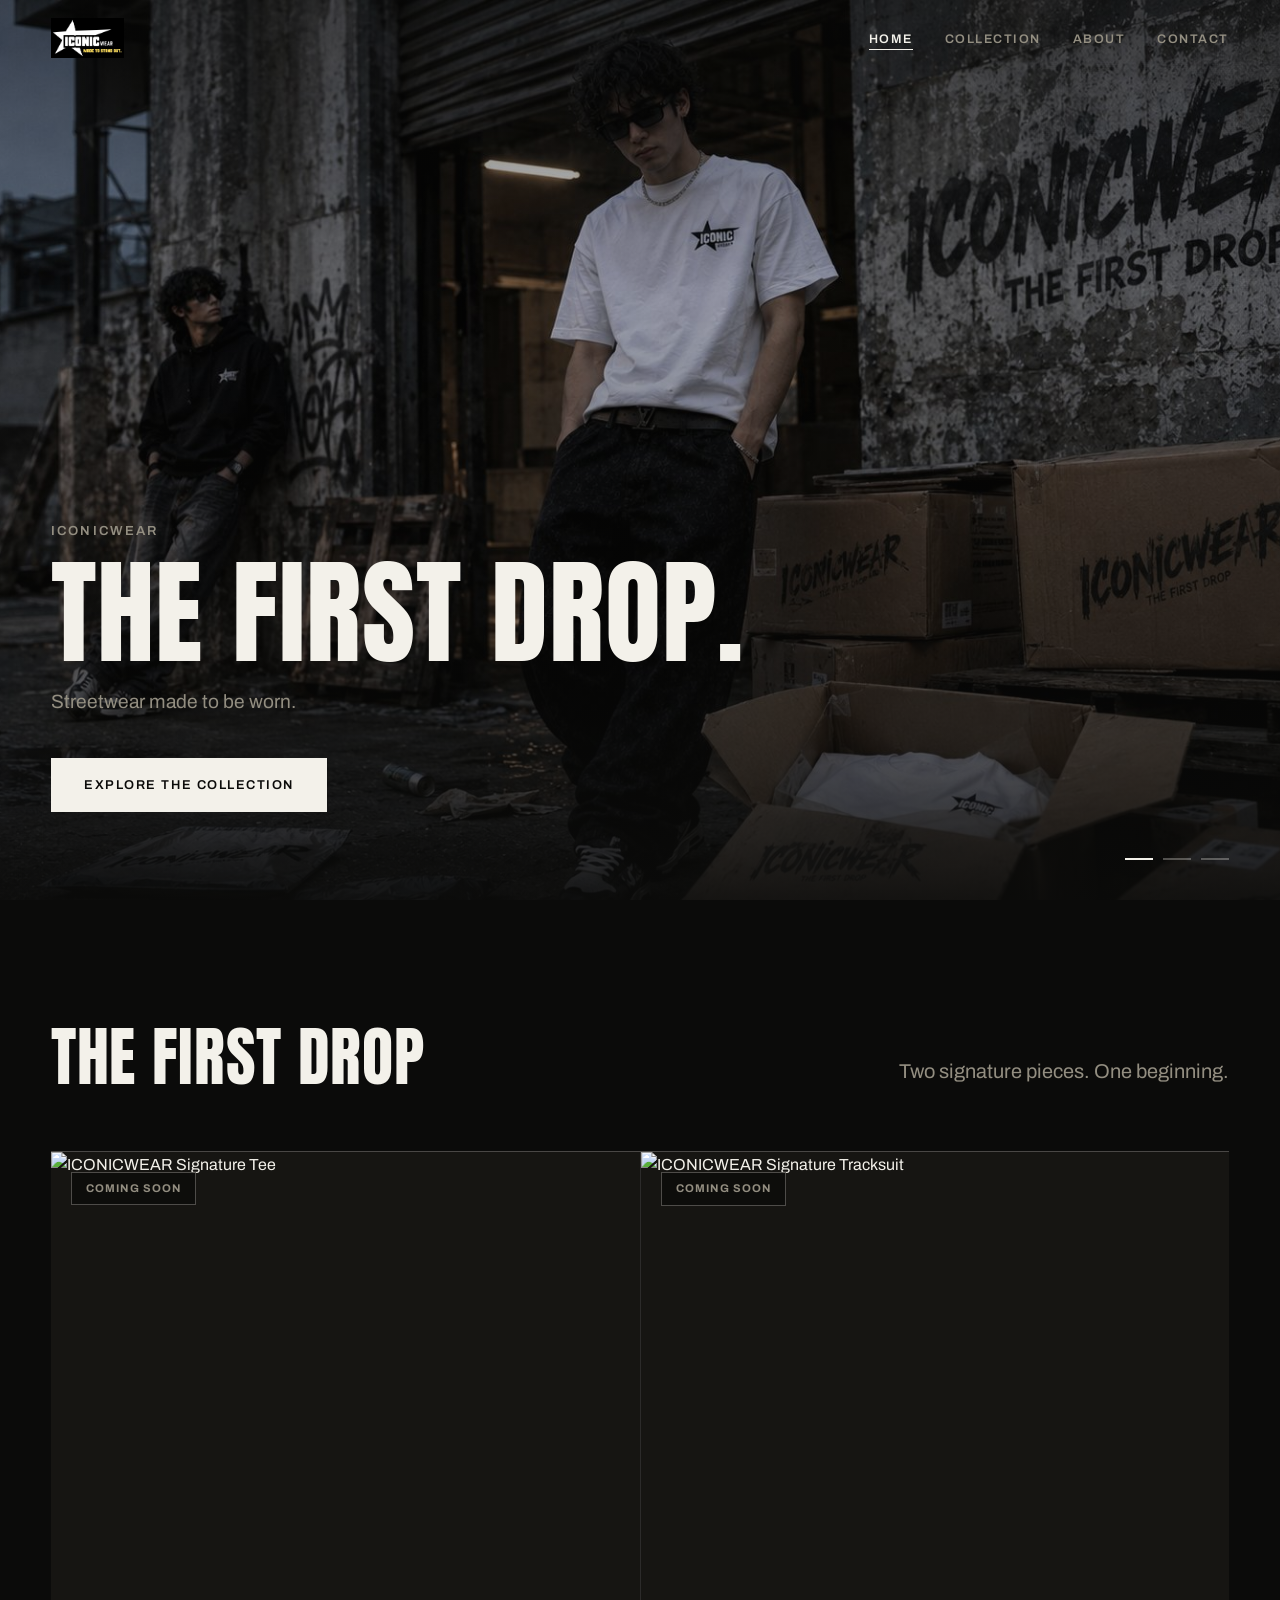
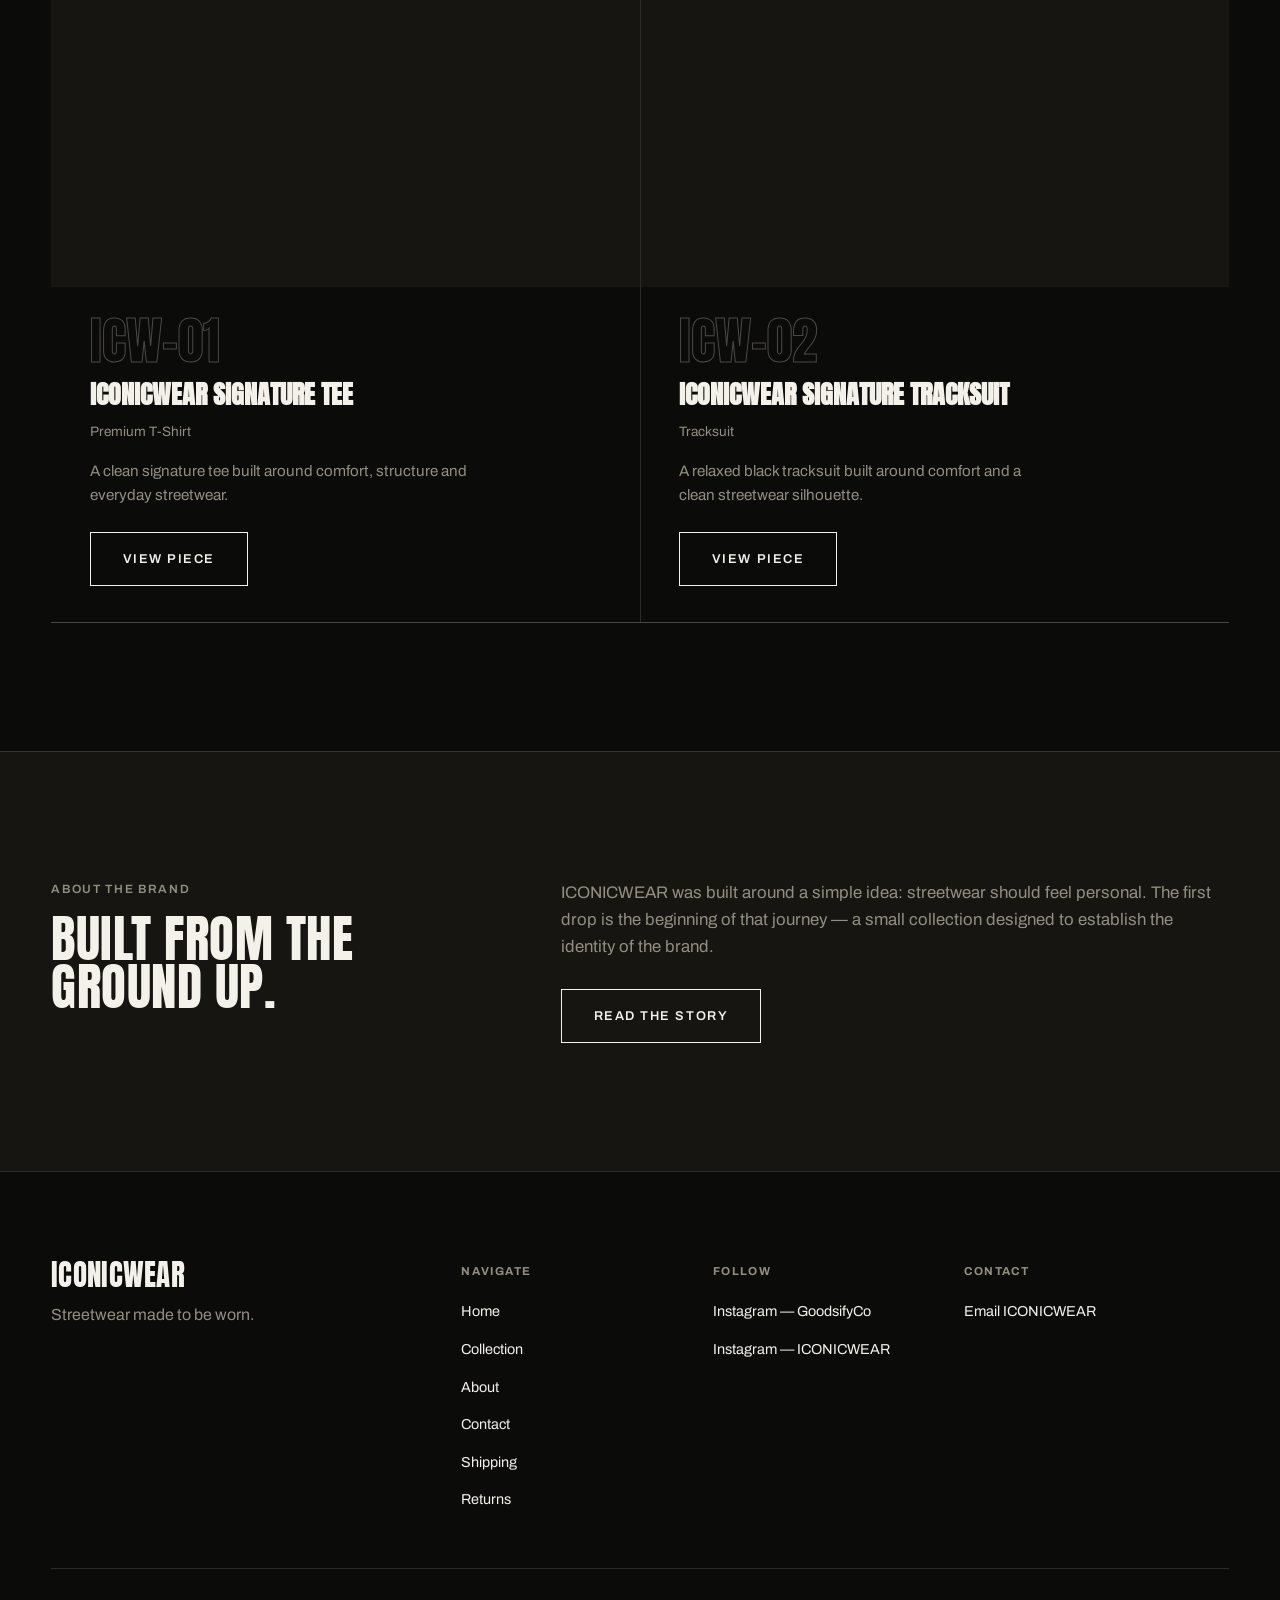
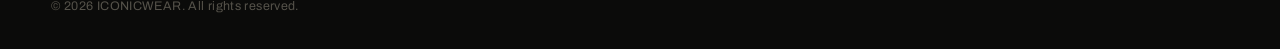
==== index.html @ b4030362 "initial website upload" ====
<!DOCTYPE html>
<html lang="en">
<head>
  <meta charset="UTF-8">
  <meta name="viewport" content="width=device-width, initial-scale=1.0">
  <title>ICONICWEAR — Streetwear Made to Be Worn</title>
  <meta name="description" content="ICONICWEAR is a Pakistan-focused streetwear brand building its first signature collection.">
  <meta property="og:title" content="ICONICWEAR — Streetwear Made to Be Worn">
  <meta property="og:description" content="ICONICWEAR is a Pakistan-focused streetwear brand building its first signature collection.">
  <meta property="og:type" content="website">
  <meta property="og:image" content="assets/images/banners/banner-01.jpg">
  <link rel="icon" href="assets/images/icons/favicon.svg" type="image/svg+xml">

  <link rel="preconnect" href="https://fonts.googleapis.com">
  <link rel="preconnect" href="https://fonts.gstatic.com" crossorigin>
  <link href="https://fonts.googleapis.com/css2?family=Anton&family=Archivo:wght@400;500;600;700&display=swap" rel="stylesheet">

  <link rel="stylesheet" href="css/style.css">
</head>
<body>

  <nav class="site-nav" id="site-nav"></nav>

  <main>
    <section class="hero" id="hero" aria-label="Campaign highlights"></section>

    <section class="section" aria-labelledby="featured-heading">
      <div class="container">
        <div class="section-head reveal">
          <div>
            <h2 class="display section-heading" id="featured-heading">The first drop</h2>
          </div>
          <p class="lede">Two signature pieces. One beginning.</p>
        </div>
      </div>
      <div class="container">
        <div class="product-grid" id="home-product-grid"></div>
      </div>
    </section>

    <section class="section section-charcoal section-border-top">
      <div class="container two-col">
        <div class="reveal">
          <p class="eyebrow" style="margin-bottom:16px;">About the brand</p>
          <h2 class="display" style="font-size:clamp(2rem,4vw,3.2rem);">Built from the ground up.</h2>
        </div>
        <div class="reveal">
          <p class="prose">ICONICWEAR was built around a simple idea: streetwear should feel personal. The first drop is the beginning of that journey — a small collection designed to establish the identity of the brand.</p>
          <a href="about.html" class="btn btn-outline" style="margin-top:28px;">Read the story</a>
        </div>
      </div>
    </section>
  </main>

  <footer class="site-footer" id="site-footer"></footer>

  <script src="js/content.js"></script>
  <script src="js/main.js"></script>
  <script src="js/products.js"></script>
</body>
</html>
---- css/style.css ----
/* ============================================================
   ICONICWEAR — STYLESHEET
   Design tokens live at the top. Change colors, fonts and
   spacing scale here without touching layout rules below.
   ============================================================ */

:root {
  /* Color */
  --black: #0b0b0a;
  --charcoal: #161512;
  --charcoal-2: #1f1e1a;
  --white: #f3f1ea;
  --grey: #938e81;
  --grey-dim: #55524a;
  --hairline: rgba(243, 241, 234, 0.14);
  --hairline-strong: rgba(243, 241, 234, 0.28);

  /* Type */
  --font-display: "Anton", "Archivo Black", Impact, sans-serif;
  --font-body: "Archivo", "Helvetica Neue", Arial, sans-serif;

  /* Layout */
  --max-width: 1440px;
  --gutter: clamp(20px, 4vw, 64px);
  --nav-height: 76px;

  /* Motion */
  --ease: cubic-bezier(0.22, 1, 0.36, 1);
}

/* ---------- Reset ---------- */
*, *::before, *::after { box-sizing: border-box; }
html { scroll-behavior: smooth; }
body, h1, h2, h3, h4, p, figure { margin: 0; }
ul { list-style: none; margin: 0; padding: 0; }
a { color: inherit; text-decoration: none; }
img { max-width: 100%; display: block; }
button { font: inherit; color: inherit; background: none; border: none; cursor: pointer; }

@media (prefers-reduced-motion: reduce) {
  html { scroll-behavior: auto; }
  *, *::before, *::after {
    animation-duration: 0.001ms !important;
    animation-iteration-count: 1 !important;
    transition-duration: 0.001ms !important;
    scroll-behavior: auto !important;
  }
}

body {
  background: var(--black);
  color: var(--white);
  font-family: var(--font-body);
  font-size: 16px;
  line-height: 1.6;
  -webkit-font-smoothing: antialiased;
}

::selection { background: var(--white); color: var(--black); }

:focus-visible {
  outline: 2px solid var(--white);
  outline-offset: 3px;
}

.container {
  max-width: var(--max-width);
  margin: 0 auto;
  padding: 0 var(--gutter);
}

/* ---------- Type helpers ---------- */
.display {
  font-family: var(--font-display);
  font-weight: 400;
  text-transform: uppercase;
  letter-spacing: 0.01em;
  line-height: 0.92;
}

.eyebrow {
  font-family: var(--font-body);
  font-weight: 600;
  text-transform: uppercase;
  letter-spacing: 0.14em;
  font-size: 0.75rem;
  color: var(--grey);
}

.lede {
  font-size: clamp(1.05rem, 1.6vw, 1.25rem);
  color: var(--grey);
  max-width: 46ch;
}

/* ---------- Buttons ---------- */
.btn {
  display: inline-flex;
  align-items: center;
  justify-content: center;
  gap: 10px;
  padding: 16px 32px;
  font-family: var(--font-body);
  font-weight: 600;
  font-size: 0.8rem;
  text-transform: uppercase;
  letter-spacing: 0.12em;
  border: 1px solid var(--white);
  transition: background-color 0.35s var(--ease), color 0.35s var(--ease), border-color 0.35s var(--ease);
  white-space: nowrap;
}

.btn-primary {
  background: var(--white);
  color: var(--black);
}
.btn-primary:hover { background: transparent; color: var(--white); }

.btn-outline {
  background: transparent;
  color: var(--white);
}
.btn-outline:hover { background: var(--white); color: var(--black); }

.btn-block { width: 100%; }

/* ============================================================
   NAVIGATION
   ============================================================ */
.site-nav {
  position: fixed;
  top: 0; left: 0; right: 0;
  z-index: 100;
  height: var(--nav-height);
  display: flex;
  align-items: center;
  background: transparent;
  border-bottom: 1px solid transparent;
  transition: background-color 0.4s var(--ease), border-color 0.4s var(--ease);
}

.site-nav.is-scrolled {
  background: rgba(11, 11, 10, 0.92);
  backdrop-filter: blur(8px);
  border-bottom-color: var(--hairline);
}

.site-nav .container {
  display: flex;
  align-items: center;
  justify-content: space-between;
  width: 100%;
}

.nav-logo {
  display: flex;
  align-items: center;
  height: 40px;
}
.nav-logo img { height: 100%; width: auto; }
.nav-logo .logo-fallback {
  font-family: var(--font-display);
  font-size: 1.4rem;
  text-transform: uppercase;
  letter-spacing: 0.02em;
}

.nav-links {
  display: flex;
  align-items: center;
  gap: clamp(20px, 2.5vw, 44px);
}

.nav-links a {
  font-size: 0.78rem;
  font-weight: 600;
  text-transform: uppercase;
  letter-spacing: 0.12em;
  color: var(--grey);
  position: relative;
  padding-bottom: 4px;
  transition: color 0.3s var(--ease);
}
.nav-links a::after {
  content: "";
  position: absolute;
  left: 0; bottom: 0;
  width: 0%;
  height: 1px;
  background: var(--white);
  transition: width 0.3s var(--ease);
}
.nav-links a:hover,
.nav-links a[aria-current="page"] { color: var(--white); }
.nav-links a:hover::after,
.nav-links a[aria-current="page"]::after { width: 100%; }

.nav-toggle {
  display: none;
  flex-direction: column;
  gap: 5px;
  width: 30px;
  padding: 8px 0;
}
.nav-toggle span {
  display: block;
  height: 1.5px;
  width: 100%;
  background: var(--white);
  transition: transform 0.3s var(--ease), opacity 0.3s var(--ease);
}
.nav-toggle[aria-expanded="true"] span:nth-child(1) { transform: translateY(6.5px) rotate(45deg); }
.nav-toggle[aria-expanded="true"] span:nth-child(2) { opacity: 0; }
.nav-toggle[aria-expanded="true"] span:nth-child(3) { transform: translateY(-6.5px) rotate(-45deg); }

@media (max-width: 860px) {
  .nav-toggle { display: flex; }
  .nav-links {
    position: fixed;
    inset: var(--nav-height) 0 0 0;
    background: var(--black);
    flex-direction: column;
    justify-content: flex-start;
    align-items: flex-start;
    padding: 48px var(--gutter);
    gap: 28px;
    transform: translateY(-8px);
    opacity: 0;
    pointer-events: none;
    transition: opacity 0.3s var(--ease), transform 0.3s var(--ease);
  }
  .nav-links.is-open {
    opacity: 1;
    transform: translateY(0);
    pointer-events: auto;
  }
  .nav-links a { font-size: 1.4rem; }
}

/* ============================================================
   HERO SLIDESHOW
   ============================================================ */
.hero {
  position: relative;
  height: 100svh;
  min-height: 560px;
  overflow: hidden;
  background: var(--black);
}

.hero-slides {
  position: absolute;
  inset: 0;
}

.hero-slide {
  position: absolute;
  inset: 0;
  opacity: 0;
  transition: opacity 1.6s var(--ease);
}
.hero-slide.is-active { opacity: 1; }

.hero-slide img,
.hero-slide .placeholder {
  width: 100%;
  height: 100%;
  object-fit: cover;
  object-position: center 30%;
}

.hero::after {
  content: "";
  position: absolute;
  inset: 0;
  background: linear-gradient(180deg, rgba(11,11,10,0.55) 0%, rgba(11,11,10,0.25) 32%, rgba(11,11,10,0.55) 78%, rgba(11,11,10,0.92) 100%);
  pointer-events: none;
}

.hero-content {
  position: relative;
  z-index: 2;
  height: 100%;
  display: flex;
  flex-direction: column;
  justify-content: flex-end;
  padding: 0 var(--gutter) 88px;
  max-width: var(--max-width);
  margin: 0 auto;
}

.hero-eyebrow {
  font-family: var(--font-body);
  font-weight: 600;
  text-transform: uppercase;
  letter-spacing: 0.16em;
  font-size: 0.82rem;
  color: var(--grey);
  margin-bottom: 18px;
}

.hero-heading {
  font-size: clamp(3rem, 9vw, 7.5rem);
  max-width: 16ch;
}

.hero-sub {
  margin-top: 22px;
  font-size: clamp(1rem, 1.6vw, 1.2rem);
  color: var(--grey);
  max-width: 40ch;
}

.hero-cta {
  margin-top: 40px;
  display: flex;
  align-items: center;
  gap: 24px;
}

.hero-indicators {
  position: absolute;
  right: var(--gutter);
  bottom: 40px;
  z-index: 3;
  display: flex;
  gap: 10px;
}
.hero-indicator {
  width: 28px;
  height: 2px;
  background: rgba(243,241,234,0.3);
  transition: background-color 0.3s var(--ease);
}
.hero-indicator.is-active { background: var(--white); }

/* ============================================================
   SECTIONS
   ============================================================ */
.section {
  padding: clamp(72px, 10vw, 140px) 0;
}
.section-tight { padding: clamp(48px, 6vw, 88px) 0; }
.section-charcoal { background: var(--charcoal); }
.section-border-top { border-top: 1px solid var(--hairline); }

.section-head {
  display: flex;
  flex-wrap: wrap;
  align-items: flex-end;
  justify-content: space-between;
  gap: 24px;
  margin-bottom: clamp(40px, 5vw, 72px);
}

.section-heading {
  font-size: clamp(2.2rem, 5vw, 4rem);
}

/* fade-in on scroll */
.reveal {
  opacity: 0;
  transform: translateY(24px);
  transition: opacity 0.8s var(--ease), transform 0.8s var(--ease);
}
.reveal.is-visible {
  opacity: 1;
  transform: translateY(0);
}

/* ============================================================
   PRODUCT GRID / CARDS
   ============================================================ */
.product-grid {
  display: grid;
  grid-template-columns: repeat(2, 1fr);
  gap: 1px;
  background: var(--hairline);
  border-top: 1px solid var(--hairline);
  border-bottom: 1px solid var(--hairline);
}

.product-card {
  position: relative;
  background: var(--black);
  display: flex;
  flex-direction: column;
}

.product-card-media {
  position: relative;
  aspect-ratio: 4 / 5;
  overflow: hidden;
  background: var(--charcoal);
}

.product-card-media img,
.product-card-media .placeholder {
  width: 100%;
  height: 100%;
  object-fit: cover;
  transition: transform 0.8s var(--ease);
}
.product-card:hover .product-card-media img,
.product-card:hover .product-card-media .placeholder { transform: scale(1.04); }

.product-status {
  position: absolute;
  top: 20px;
  left: 20px;
  z-index: 2;
  font-size: 0.7rem;
  font-weight: 700;
  text-transform: uppercase;
  letter-spacing: 0.1em;
  padding: 7px 14px;
  background: rgba(11,11,10,0.75);
  border: 1px solid var(--hairline-strong);
  backdrop-filter: blur(4px);
}
.product-status[data-status="AVAILABLE"] { color: var(--white); }
.product-status[data-status="COMING SOON"] { color: var(--grey); }
.product-status[data-status="SOLD OUT"] { color: var(--grey-dim); text-decoration: line-through; }

.product-card-body {
  padding: 28px clamp(20px, 3vw, 40px) 36px;
  display: flex;
  flex-direction: column;
  flex: 1;
}

.product-number {
  font-family: var(--font-display);
  font-size: clamp(2.5rem, 4vw, 3.6rem);
  color: transparent;
  -webkit-text-stroke: 1px var(--hairline-strong);
  line-height: 1;
  margin-bottom: 8px;
}

.product-name {
  font-size: clamp(1.4rem, 2vw, 1.9rem);
  font-family: var(--font-display);
  text-transform: uppercase;
  margin-bottom: 6px;
}

.product-category {
  color: var(--grey);
  font-size: 0.85rem;
  margin-bottom: 16px;
}

.product-card-desc {
  color: var(--grey);
  font-size: 0.95rem;
  max-width: 42ch;
  margin-bottom: 24px;
}

.product-card-body .btn { align-self: flex-start; margin-top: auto; }

@media (max-width: 760px) {
  .product-grid { grid-template-columns: 1fr; }
}

/* ============================================================
   PRODUCT DETAIL PAGE
   ============================================================ */
.product-detail {
  padding-top: var(--nav-height);
}

.product-detail-layout {
  display: grid;
  grid-template-columns: 1.15fr 0.85fr;
  gap: clamp(24px, 4vw, 64px);
  align-items: start;
}

.product-gallery-main {
  aspect-ratio: 4 / 5;
  overflow: hidden;
  background: var(--charcoal);
  margin-bottom: 12px;
}
.product-gallery-main img,
.product-gallery-main .placeholder {
  width: 100%; height: 100%; object-fit: cover;
}

.product-gallery-thumbs {
  display: grid;
  grid-template-columns: repeat(auto-fit, minmax(80px, 1fr));
  gap: 10px;
}
.product-gallery-thumbs button {
  aspect-ratio: 1;
  overflow: hidden;
  background: var(--charcoal);
  border: 1px solid transparent;
  padding: 0;
}
.product-gallery-thumbs button.is-active { border-color: var(--white); }
.product-gallery-thumbs img,
.product-gallery-thumbs .placeholder {
  width: 100%; height: 100%; object-fit: cover;
}

.product-info-panel {
  position: sticky;
  top: calc(var(--nav-height) + 32px);
  padding-top: 8px;
}

.product-info-number {
  font-family: var(--font-display);
  color: var(--grey);
  letter-spacing: 0.08em;
  margin-bottom: 14px;
  font-size: 0.95rem;
}

.product-info-name {
  font-size: clamp(2rem, 3.4vw, 3rem);
  margin-bottom: 18px;
}

.product-info-price {
  font-size: 1.15rem;
  margin-bottom: 22px;
  color: var(--white);
}
.product-info-price .tbc { color: var(--grey); font-size: 0.9rem; }

.product-info-desc {
  color: var(--grey);
  margin-bottom: 32px;
  max-width: 52ch;
}

.spec-table {
  border-top: 1px solid var(--hairline);
  margin-bottom: 32px;
}
.spec-row {
  display: flex;
  justify-content: space-between;
  gap: 20px;
  padding: 14px 0;
  border-bottom: 1px solid var(--hairline);
  font-size: 0.92rem;
}
.spec-row dt { color: var(--grey); }
.spec-row dd { text-align: right; }

.size-list {
  display: flex;
  flex-wrap: wrap;
  gap: 8px;
  margin-bottom: 32px;
}
.size-chip {
  border: 1px solid var(--hairline-strong);
  padding: 8px 16px;
  font-size: 0.8rem;
  letter-spacing: 0.06em;
  color: var(--grey);
}

@media (max-width: 900px) {
  .product-detail-layout { grid-template-columns: 1fr; }
  .product-info-panel { position: static; }
}

/* ============================================================
   PAGE HEADER (About / Contact / Shipping / Returns)
   ============================================================ */
.page-header {
  padding: calc(var(--nav-height) + 64px) 0 48px;
}
.page-header .display { font-size: clamp(2.6rem, 6vw, 5rem); }

/* ============================================================
   ABOUT PAGE
   ============================================================ */
.about-image {
  aspect-ratio: 16 / 9;
  overflow: hidden;
  background: var(--charcoal);
  margin: clamp(40px, 6vw, 80px) 0;
}
.about-image img,
.about-image .placeholder {
  width: 100%; height: 100%; object-fit: cover;
}

.prose {
  max-width: 68ch;
  display: flex;
  flex-direction: column;
  gap: 20px;
  color: var(--grey);
  font-size: 1.05rem;
}
.prose strong { color: var(--white); }

.two-col {
  display: grid;
  grid-template-columns: 0.8fr 1.2fr;
  gap: clamp(24px, 5vw, 80px);
}
@media (max-width: 800px) {
  .two-col { grid-template-columns: 1fr; }
}

/* ============================================================
   CONTACT / SOCIAL BUTTONS
   ============================================================ */
.contact-actions {
  display: flex;
  flex-wrap: wrap;
  gap: 16px;
  margin-top: 36px;
}

.social-row {
  display: flex;
  flex-direction: column;
  gap: 12px;
  margin-top: 16px;
}
.social-link {
  display: flex;
  align-items: center;
  gap: 12px;
  padding: 18px 22px;
  border: 1px solid var(--hairline);
  transition: border-color 0.3s var(--ease), background-color 0.3s var(--ease);
  font-size: 0.85rem;
  font-weight: 600;
  text-transform: uppercase;
  letter-spacing: 0.08em;
}
.social-link:hover { border-color: var(--hairline-strong); background: var(--charcoal); }
.social-link svg { width: 20px; height: 20px; flex-shrink: 0; }
.social-handle { color: var(--grey); font-weight: 400; text-transform: none; letter-spacing: 0; margin-left: auto; font-size: 0.85rem; }

/* ============================================================
   POLICY PAGES (Shipping / Returns)
   ============================================================ */
.policy-note {
  display: inline-block;
  font-size: 0.7rem;
  font-weight: 700;
  letter-spacing: 0.1em;
  text-transform: uppercase;
  color: var(--grey-dim);
  border: 1px solid var(--hairline);
  padding: 6px 12px;
  margin-bottom: 40px;
}

.policy-list {
  display: flex;
  flex-direction: column;
}
.policy-item {
  padding: 32px 0;
  border-top: 1px solid var(--hairline);
  display: grid;
  grid-template-columns: 0.6fr 1.4fr;
  gap: 24px;
}
.policy-item:last-child { border-bottom: 1px solid var(--hairline); }
.policy-item h3 {
  font-family: var(--font-display);
  font-size: 1.3rem;
  text-transform: uppercase;
}
.policy-item p { color: var(--grey); max-width: 60ch; }

@media (max-width: 700px) {
  .policy-item { grid-template-columns: 1fr; gap: 10px; }
}

/* ============================================================
   PLACEHOLDER IMAGE (when a path is missing/broken)
   ============================================================ */
.placeholder {
  display: flex;
  align-items: center;
  justify-content: center;
  background:
    repeating-linear-gradient(135deg, var(--charcoal), var(--charcoal) 12px, var(--charcoal-2) 12px, var(--charcoal-2) 24px);
  color: var(--grey-dim);
  font-family: var(--font-body);
  font-size: 0.75rem;
  font-weight: 600;
  text-transform: uppercase;
  letter-spacing: 0.12em;
  text-align: center;
  padding: 20px;
}

/* ============================================================
   FOOTER
   ============================================================ */
.site-footer {
  background: var(--black);
  border-top: 1px solid var(--hairline);
  padding: clamp(56px, 7vw, 96px) 0 32px;
}

.footer-top {
  display: grid;
  grid-template-columns: 1.4fr 0.8fr 0.8fr 1fr;
  gap: 40px;
  padding-bottom: 56px;
}

.footer-brand .display { font-size: 1.8rem; margin-bottom: 14px; }
.footer-brand p { color: var(--grey); max-width: 32ch; }

.footer-col h4 {
  font-size: 0.72rem;
  font-weight: 700;
  text-transform: uppercase;
  letter-spacing: 0.12em;
  color: var(--grey);
  margin-bottom: 18px;
}
.footer-col ul { display: flex; flex-direction: column; gap: 12px; }
.footer-col a {
  font-size: 0.9rem;
  color: var(--white);
  transition: color 0.3s var(--ease);
}
.footer-col a:hover { color: var(--grey); }

.footer-bottom {
  display: flex;
  flex-wrap: wrap;
  justify-content: space-between;
  gap: 12px;
  padding-top: 28px;
  border-top: 1px solid var(--hairline);
  color: var(--grey-dim);
  font-size: 0.78rem;
  letter-spacing: 0.03em;
}

@media (max-width: 860px) {
  .footer-top { grid-template-columns: 1fr 1fr; }
}
@media (max-width: 560px) {
  .footer-top { grid-template-columns: 1fr; gap: 32px; }
}
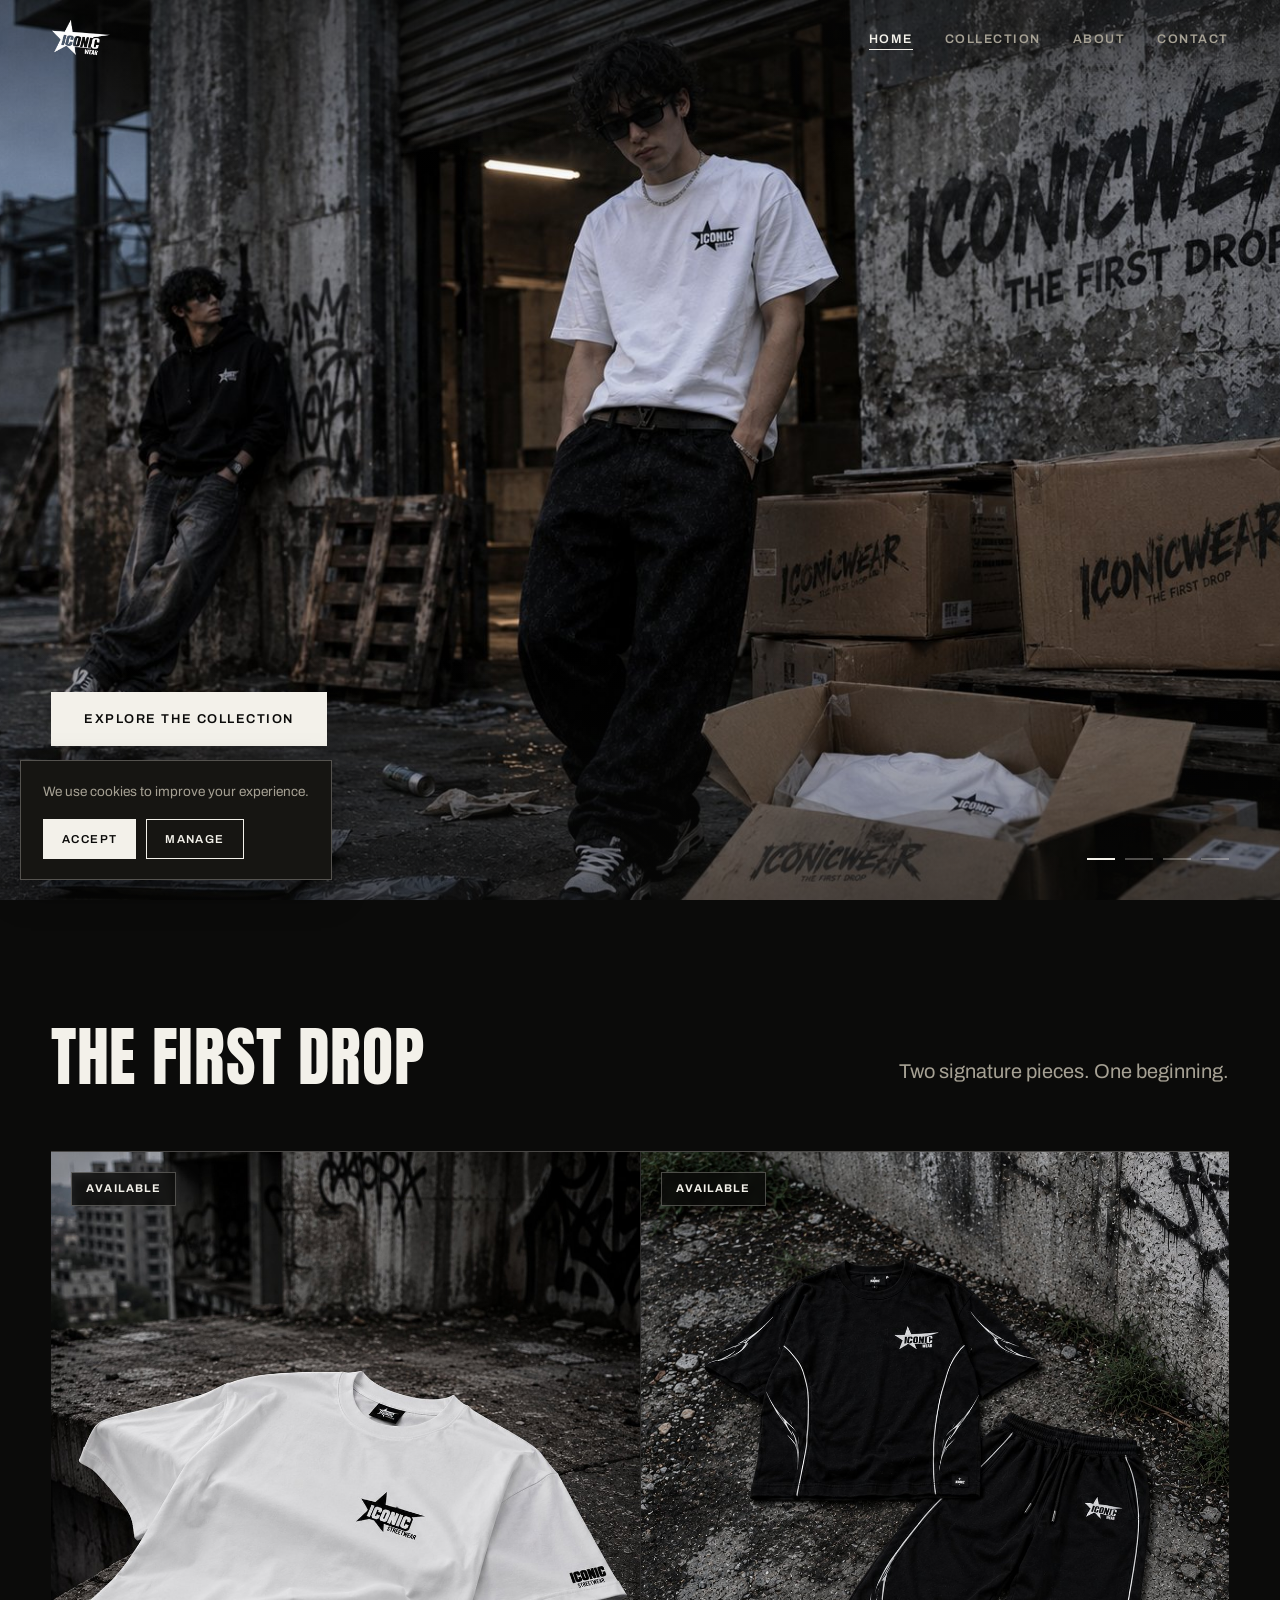
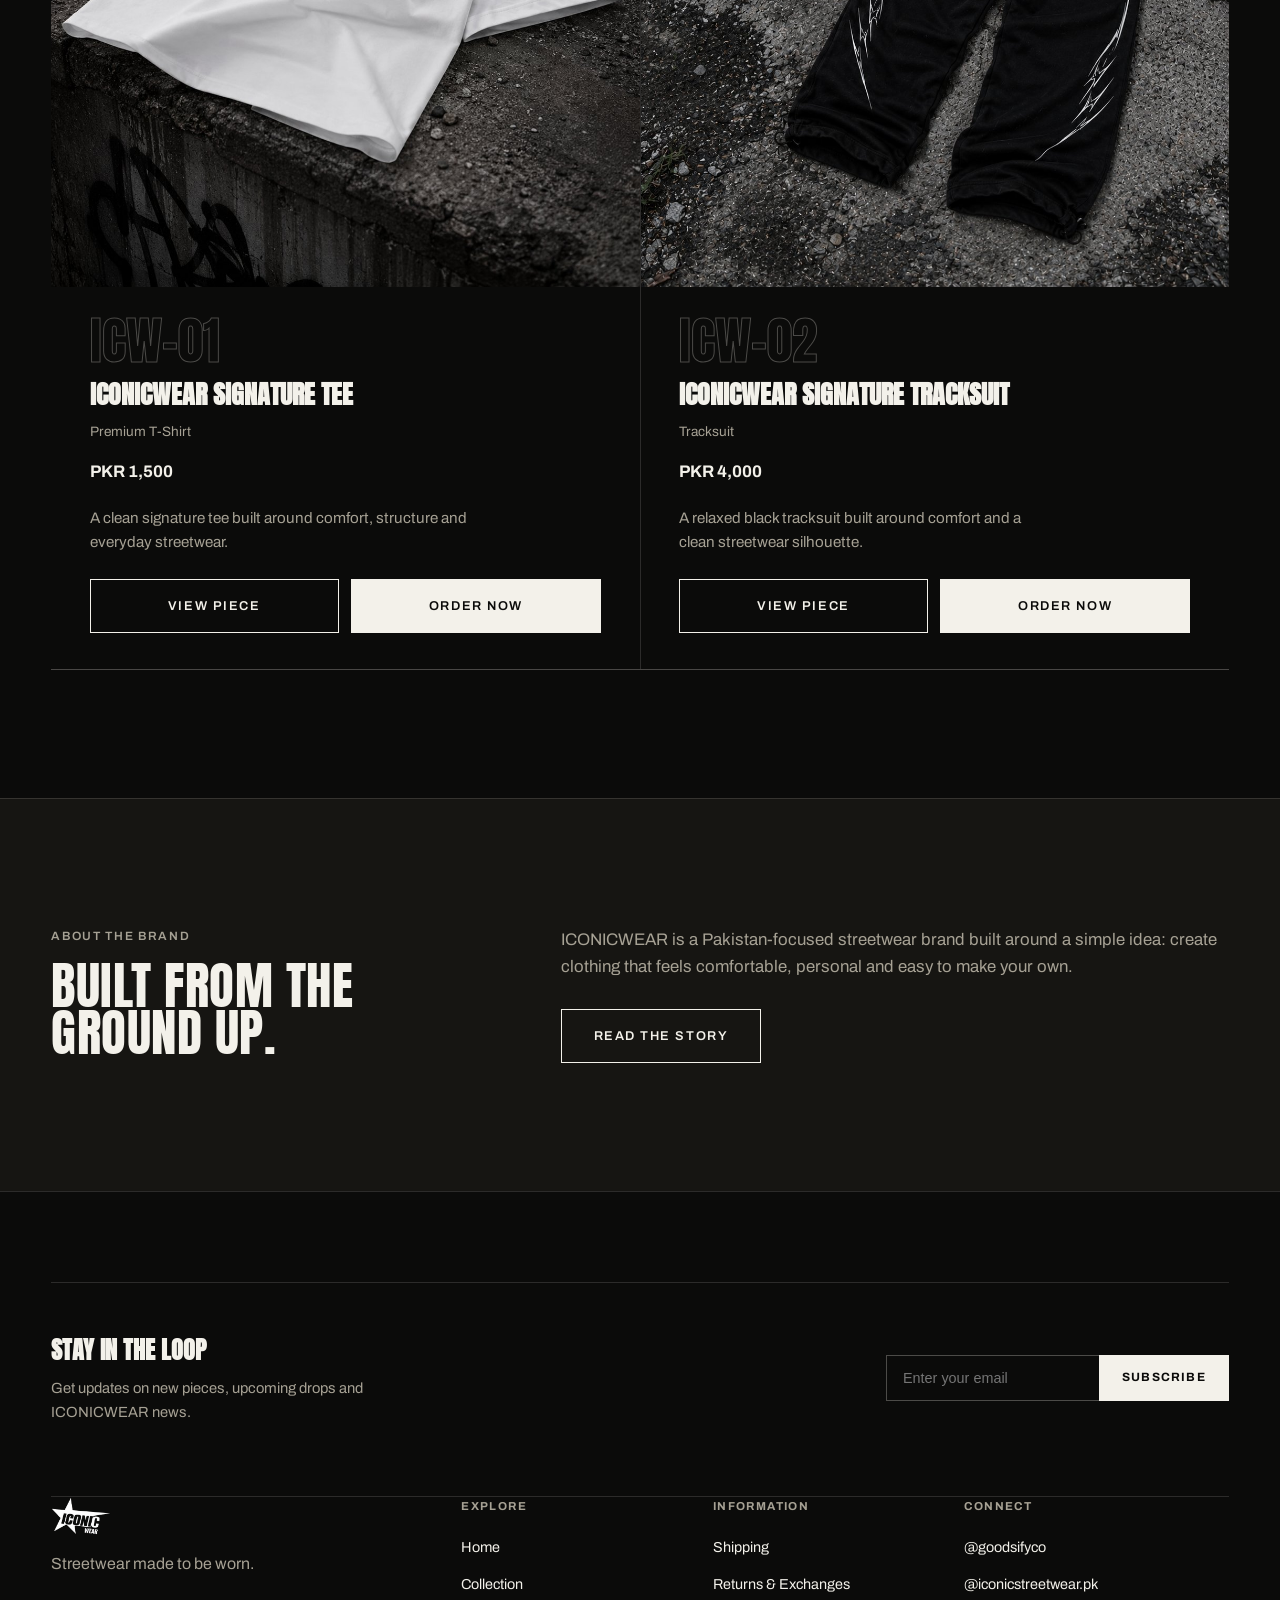
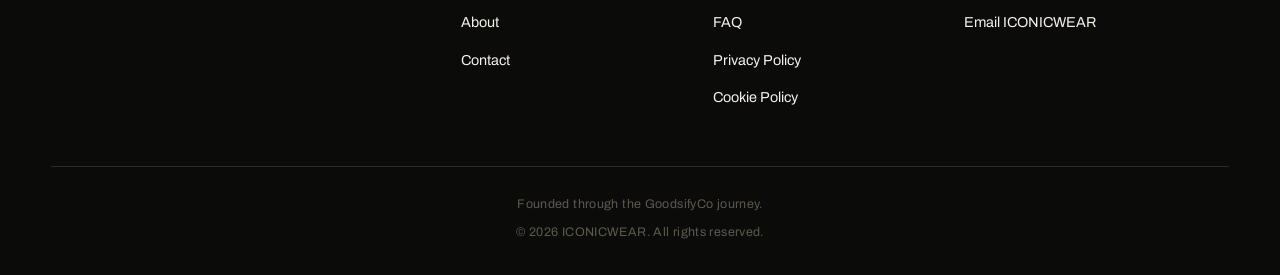
==== commit 93411510: "iconic wear website" ====
--- a/index.html
+++ b/index.html
@@ -9,7 +9,8 @@
   <meta property="og:description" content="ICONICWEAR is a Pakistan-focused streetwear brand building its first signature collection.">
   <meta property="og:type" content="website">
   <meta property="og:image" content="assets/images/banners/banner-01.jpg">
-  <link rel="icon" href="assets/images/icons/favicon.svg" type="image/svg+xml">
+  <link rel="icon" href="assets/images/icons/favicon-32.png" type="image/png">
+  <link rel="apple-touch-icon" href="assets/images/icons/apple-touch-icon.png">
 
   <link rel="preconnect" href="https://fonts.googleapis.com">
   <link rel="preconnect" href="https://fonts.gstatic.com" crossorigin>
@@ -28,9 +29,9 @@
       <div class="container">
         <div class="section-head reveal">
           <div>
-            <h2 class="display section-heading" id="featured-heading">The first drop</h2>
+            <h2 class="display section-heading" id="featured-heading"></h2>
           </div>
-          <p class="lede">Two signature pieces. One beginning.</p>
+          <p class="lede" id="featured-supporting"></p>
         </div>
       </div>
       <div class="container">
@@ -45,7 +46,7 @@
           <h2 class="display" style="font-size:clamp(2rem,4vw,3.2rem);">Built from the ground up.</h2>
         </div>
         <div class="reveal">
-          <p class="prose">ICONICWEAR was built around a simple idea: streetwear should feel personal. The first drop is the beginning of that journey — a small collection designed to establish the identity of the brand.</p>
+          <p class="prose" id="home-about-blurb"></p>
           <a href="about.html" class="btn btn-outline" style="margin-top:28px;">Read the story</a>
         </div>
       </div>
@@ -57,5 +58,12 @@
   <script src="js/content.js"></script>
   <script src="js/main.js"></script>
   <script src="js/products.js"></script>
+  <script>
+    document.addEventListener("DOMContentLoaded", () => {
+      document.getElementById("featured-heading").textContent = CONTENT.featuredSection.heading;
+      document.getElementById("featured-supporting").textContent = CONTENT.featuredSection.supporting;
+      document.getElementById("home-about-blurb").textContent = CONTENT.about.intro[0];
+    });
+  </script>
 </body>
 </html>
--- a/css/style.css
+++ b/css/style.css
@@ -10,8 +10,10 @@
   --charcoal: #161512;
   --charcoal-2: #1f1e1a;
   --white: #f3f1ea;
-  --grey: #938e81;
-  --grey-dim: #55524a;
+  --grey: #a6a194;
+  --grey-dim: #5c594f;
+  --off-white: #ece9e0;
+  --off-white-text: #14130f;
   --hairline: rgba(243, 241, 234, 0.14);
   --hairline-strong: rgba(243, 241, 234, 0.28);
 
@@ -57,6 +59,16 @@
 }
 
 ::selection { background: var(--white); color: var(--black); }
+
+.sr-only {
+  position: absolute;
+  width: 1px; height: 1px;
+  padding: 0; margin: -1px;
+  overflow: hidden;
+  clip: rect(0,0,0,0);
+  white-space: nowrap;
+  border: 0;
+}
 
 :focus-visible {
   outline: 2px solid var(--white);
@@ -155,9 +167,10 @@
 .nav-logo {
   display: flex;
   align-items: center;
-  height: 40px;
-}
-.nav-logo img { height: 100%; width: auto; }
+  height: clamp(30px, 4vw, 38px);
+  max-width: 190px;
+}
+.nav-logo img { height: 100%; width: auto; max-width: 100%; object-fit: contain; }
 .nav-logo .logo-fallback {
   font-family: var(--font-display);
   font-size: 1.4rem;
@@ -273,20 +286,45 @@
   content: "";
   position: absolute;
   inset: 0;
-  background: linear-gradient(180deg, rgba(11,11,10,0.55) 0%, rgba(11,11,10,0.25) 32%, rgba(11,11,10,0.55) 78%, rgba(11,11,10,0.92) 100%);
+  /* Subtle fade only — keeps nav legible up top and a soft grounding
+     at the bottom, but the photography itself stays visible. */
+  background: linear-gradient(180deg, rgba(11,11,10,0.42) 0%, rgba(11,11,10,0) 20%, rgba(11,11,10,0) 72%, rgba(11,11,10,0.5) 100%);
   pointer-events: none;
 }
 
-.hero-content {
-  position: relative;
+.hero-slide-content {
+  position: absolute;
   z-index: 2;
-  height: 100%;
-  display: flex;
-  flex-direction: column;
-  justify-content: flex-end;
-  padding: 0 var(--gutter) 88px;
-  max-width: var(--max-width);
-  margin: 0 auto;
+  bottom: clamp(130px, 12vw, 190px);
+  max-width: min(560px, 88vw);
+  padding: 26px 30px;
+  background: rgba(11, 11, 10, 0.4);
+  backdrop-filter: blur(6px);
+  border-left: 2px solid var(--white);
+  opacity: 0;
+  transform: translateY(14px);
+  visibility: hidden;
+  pointer-events: none;
+  transition: opacity 0.9s var(--ease) 0.3s, transform 0.9s var(--ease) 0.3s, visibility 0s linear 1.2s;
+}
+.hero-slide.is-active .hero-slide-content {
+  opacity: 1;
+  transform: translateY(0);
+  visibility: visible;
+  pointer-events: auto;
+  transition: opacity 0.9s var(--ease) 0.3s, transform 0.9s var(--ease) 0.3s, visibility 0s linear 0s;
+}
+
+.hero-slide-content--left { left: var(--gutter); }
+.hero-slide-content--right { right: var(--gutter); border-left: none; border-right: 2px solid var(--white); text-align: right; }
+
+/* Slides where the image already contains campaign typography:
+   no text box/backdrop, just the CTA button floating free. */
+.hero-slide-content--bare {
+  background: transparent;
+  backdrop-filter: none;
+  border: none;
+  padding: 0;
 }
 
 .hero-eyebrow {
@@ -294,28 +332,34 @@
   font-weight: 600;
   text-transform: uppercase;
   letter-spacing: 0.16em;
-  font-size: 0.82rem;
-  color: var(--grey);
-  margin-bottom: 18px;
+  font-size: 0.8rem;
+  color: var(--grey);
+  margin-bottom: 14px;
 }
 
 .hero-heading {
-  font-size: clamp(3rem, 9vw, 7.5rem);
-  max-width: 16ch;
+  font-size: clamp(2.2rem, 5vw, 3.6rem);
+  max-width: 14ch;
 }
 
 .hero-sub {
-  margin-top: 22px;
-  font-size: clamp(1rem, 1.6vw, 1.2rem);
-  color: var(--grey);
-  max-width: 40ch;
+  margin-top: 14px;
+  font-size: clamp(0.95rem, 1.4vw, 1.05rem);
+  color: var(--grey);
+  max-width: 38ch;
 }
 
 .hero-cta {
-  margin-top: 40px;
+  margin-top: 24px;
   display: flex;
   align-items: center;
   gap: 24px;
+}
+.hero-slide-content--right .hero-cta { justify-content: flex-end; }
+
+@media (max-width: 640px) {
+  .hero-slide-content { left: var(--gutter) !important; right: var(--gutter) !important; max-width: none; text-align: left !important; border-left: 2px solid var(--white) !important; border-right: none !important; }
+  .hero-slide-content--bare { border: none !important; }
 }
 
 .hero-indicators {
@@ -756,3 +800,425 @@
 @media (max-width: 560px) {
   .footer-top { grid-template-columns: 1fr; gap: 32px; }
 }
+
+/* ============================================================
+   PRODUCT CARD — price row + dual actions (View / Order Now)
+   ============================================================ */
+.product-card-meta {
+  display: flex;
+  align-items: baseline;
+  justify-content: space-between;
+  gap: 16px;
+  margin-bottom: 20px;
+}
+.product-card-price {
+  font-family: var(--font-body);
+  font-weight: 700;
+  font-size: 1.05rem;
+  color: var(--white);
+  white-space: nowrap;
+}
+.product-card-price .tbc { color: var(--grey); font-weight: 400; font-size: 0.88rem; }
+
+.product-card-actions {
+  display: flex;
+  flex-wrap: wrap;
+  gap: 12px;
+  margin-top: auto;
+}
+.product-card-actions .btn { flex: 1 1 auto; }
+
+.btn-icon {
+  display: inline-flex;
+  width: 15px;
+  height: 15px;
+  flex-shrink: 0;
+}
+.btn-icon svg { width: 100%; height: 100%; }
+
+/* ============================================================
+   SECTION VARIANT — off-white (used sparingly for contrast)
+   ============================================================ */
+.section-offwhite {
+  background: var(--off-white);
+  color: var(--off-white-text);
+}
+.section-offwhite .eyebrow { color: var(--grey-dim); }
+.section-offwhite .lede,
+.section-offwhite .prose { color: #47443c; }
+.section-offwhite .display { color: var(--off-white-text); }
+
+/* ============================================================
+   TIMELINE (About — Our Journey)
+   ============================================================ */
+.timeline {
+  display: flex;
+  flex-direction: column;
+}
+.timeline-item {
+  display: grid;
+  grid-template-columns: 140px 1fr;
+  gap: 28px;
+  padding: 36px 0;
+  border-top: 1px solid var(--hairline);
+  position: relative;
+}
+.timeline-item:last-child { border-bottom: 1px solid var(--hairline); }
+.timeline-year {
+  font-family: var(--font-display);
+  font-size: clamp(2.2rem, 4vw, 3rem);
+  color: transparent;
+  -webkit-text-stroke: 1px var(--hairline-strong);
+  line-height: 1;
+}
+.timeline-body h3 {
+  font-family: var(--font-display);
+  font-size: 1.3rem;
+  text-transform: uppercase;
+  margin-bottom: 10px;
+}
+.timeline-body p { color: var(--grey); max-width: 60ch; }
+
+@media (max-width: 640px) {
+  .timeline-item { grid-template-columns: 1fr; gap: 10px; }
+}
+
+/* ============================================================
+   ORDER PROCESS STEPS (About)
+   ============================================================ */
+.process-grid {
+  display: grid;
+  grid-template-columns: repeat(4, 1fr);
+  gap: 1px;
+  background: var(--hairline);
+  border: 1px solid var(--hairline);
+}
+.process-step {
+  background: var(--charcoal);
+  padding: 36px 28px;
+  display: flex;
+  flex-direction: column;
+  gap: 16px;
+}
+.process-step-number {
+  font-family: var(--font-display);
+  font-size: 1rem;
+  color: var(--grey);
+  letter-spacing: 0.08em;
+}
+.process-icon {
+  width: 34px;
+  height: 34px;
+  color: var(--white);
+}
+.process-icon svg { width: 100%; height: 100%; }
+.process-step h3 {
+  font-family: var(--font-display);
+  font-size: 1.15rem;
+  text-transform: uppercase;
+}
+.process-step p { color: var(--grey); font-size: 0.92rem; }
+
+@media (max-width: 900px) {
+  .process-grid { grid-template-columns: repeat(2, 1fr); }
+}
+@media (max-width: 560px) {
+  .process-grid { grid-template-columns: 1fr; }
+}
+
+/* ============================================================
+   FAQ ACCORDION
+   ============================================================ */
+.faq-list {
+  display: flex;
+  flex-direction: column;
+}
+.faq-item {
+  border-top: 1px solid var(--hairline);
+}
+.faq-item:last-child { border-bottom: 1px solid var(--hairline); }
+
+.faq-question {
+  width: 100%;
+  display: flex;
+  align-items: center;
+  justify-content: space-between;
+  gap: 20px;
+  padding: 26px 4px;
+  text-align: left;
+  font-family: var(--font-display);
+  font-size: clamp(1.05rem, 2vw, 1.3rem);
+  text-transform: uppercase;
+  letter-spacing: 0.01em;
+}
+
+.faq-icon {
+  flex-shrink: 0;
+  width: 22px;
+  height: 22px;
+  position: relative;
+}
+.faq-icon::before,
+.faq-icon::after {
+  content: "";
+  position: absolute;
+  background: var(--white);
+  transition: transform 0.3s var(--ease);
+}
+.faq-icon::before { top: 50%; left: 0; width: 100%; height: 1.5px; transform: translateY(-50%); }
+.faq-icon::after { left: 50%; top: 0; width: 1.5px; height: 100%; transform: translateX(-50%); }
+.faq-item.is-open .faq-icon::after { transform: translateX(-50%) rotate(90deg) scaleY(0); }
+
+.faq-answer {
+  display: grid;
+  grid-template-rows: 0fr;
+  transition: grid-template-rows 0.4s var(--ease);
+}
+.faq-answer-inner { overflow: hidden; }
+.faq-item.is-open .faq-answer { grid-template-rows: 1fr; }
+.faq-answer p {
+  color: var(--grey);
+  max-width: 65ch;
+  padding: 0 4px 26px;
+  font-size: 0.98rem;
+}
+
+/* ============================================================
+   CONTACT FORM
+   ============================================================ */
+.contact-form {
+  display: flex;
+  flex-direction: column;
+  gap: 20px;
+  margin-top: 8px;
+}
+.form-row { display: grid; grid-template-columns: 1fr 1fr; gap: 20px; }
+@media (max-width: 640px) { .form-row { grid-template-columns: 1fr; } }
+
+.form-field { display: flex; flex-direction: column; gap: 8px; }
+.form-field label {
+  font-size: 0.72rem;
+  font-weight: 700;
+  text-transform: uppercase;
+  letter-spacing: 0.1em;
+  color: var(--grey);
+}
+.form-field input,
+.form-field textarea {
+  background: transparent;
+  border: 1px solid var(--hairline-strong);
+  color: var(--white);
+  font-family: var(--font-body);
+  font-size: 0.95rem;
+  padding: 14px 16px;
+  transition: border-color 0.3s var(--ease);
+}
+.form-field input:focus,
+.form-field textarea:focus { border-color: var(--white); outline: none; }
+.form-field textarea { resize: vertical; min-height: 140px; }
+
+.form-note {
+  font-size: 0.82rem;
+  color: var(--grey-dim);
+  max-width: 55ch;
+  margin-top: 4px;
+}
+
+/* ============================================================
+   NEWSLETTER (footer)
+   ============================================================ */
+.newsletter-block {
+  border-top: 1px solid var(--hairline);
+  border-bottom: 1px solid var(--hairline);
+  padding: 48px 0;
+  display: grid;
+  grid-template-columns: 1fr auto;
+  gap: 24px;
+  align-items: center;
+}
+.newsletter-copy h3 { font-family: var(--font-display); font-size: 1.5rem; text-transform: uppercase; margin-bottom: 8px; }
+.newsletter-copy p { color: var(--grey); max-width: 46ch; font-size: 0.92rem; }
+
+.newsletter-form {
+  display: flex;
+  gap: 0;
+  min-width: 320px;
+}
+.newsletter-form input {
+  flex: 1;
+  background: transparent;
+  border: 1px solid var(--hairline-strong);
+  border-right: none;
+  color: var(--white);
+  padding: 14px 16px;
+  font-size: 0.9rem;
+}
+.newsletter-form input:focus { outline: none; border-color: var(--white); }
+.newsletter-form button {
+  border: 1px solid var(--white);
+  background: var(--white);
+  color: var(--black);
+  padding: 0 22px;
+  font-size: 0.75rem;
+  font-weight: 700;
+  text-transform: uppercase;
+  letter-spacing: 0.1em;
+  white-space: nowrap;
+  transition: background-color 0.3s var(--ease), color 0.3s var(--ease);
+}
+.newsletter-form button:hover { background: transparent; color: var(--white); }
+
+.newsletter-status {
+  grid-column: 1 / -1;
+  font-size: 0.78rem;
+  color: var(--grey-dim);
+}
+
+@media (max-width: 760px) {
+  .newsletter-block { grid-template-columns: 1fr; }
+  .newsletter-form { min-width: 0; }
+}
+
+/* ============================================================
+   COOKIE NOTICE + JOIN POPUP
+   ============================================================ */
+.cookie-notice {
+  position: fixed;
+  left: 20px;
+  bottom: 20px;
+  z-index: 200;
+  max-width: 340px;
+  background: var(--charcoal);
+  border: 1px solid var(--hairline-strong);
+  padding: 20px 22px;
+  box-shadow: 0 12px 32px rgba(0,0,0,0.4);
+  transform: translateY(12px);
+  opacity: 0;
+  pointer-events: none;
+  transition: opacity 0.4s var(--ease), transform 0.4s var(--ease);
+}
+.cookie-notice.is-visible { opacity: 1; transform: translateY(0); pointer-events: auto; }
+.cookie-notice p { font-size: 0.85rem; color: var(--grey); margin-bottom: 16px; }
+.cookie-notice-actions { display: flex; gap: 10px; }
+.cookie-notice-actions .btn { padding: 10px 18px; font-size: 0.72rem; }
+
+.join-popup-overlay {
+  position: fixed;
+  inset: 0;
+  z-index: 210;
+  background: rgba(11,11,10,0.72);
+  display: flex;
+  align-items: center;
+  justify-content: center;
+  padding: 20px;
+  opacity: 0;
+  pointer-events: none;
+  transition: opacity 0.4s var(--ease);
+}
+.join-popup-overlay.is-visible { opacity: 1; pointer-events: auto; }
+
+.join-popup {
+  position: relative;
+  max-width: 420px;
+  width: 100%;
+  background: var(--black);
+  border: 1px solid var(--hairline-strong);
+  padding: 44px 36px;
+  transform: translateY(16px);
+  transition: transform 0.4s var(--ease);
+}
+.join-popup-overlay.is-visible .join-popup { transform: translateY(0); }
+
+.join-popup-close {
+  position: absolute;
+  top: 14px;
+  right: 14px;
+  width: 32px;
+  height: 32px;
+  font-size: 1.3rem;
+  line-height: 1;
+  display: flex;
+  align-items: center;
+  justify-content: center;
+  color: var(--grey);
+}
+.join-popup-close:hover { color: var(--white); }
+
+.join-popup h3 { font-family: var(--font-display); font-size: 1.6rem; text-transform: uppercase; margin-bottom: 10px; }
+.join-popup p { color: var(--grey); font-size: 0.9rem; margin-bottom: 22px; }
+.join-popup form { display: flex; flex-direction: column; gap: 12px; }
+.join-popup input {
+  background: transparent;
+  border: 1px solid var(--hairline-strong);
+  color: var(--white);
+  padding: 14px 16px;
+  font-size: 0.9rem;
+}
+.join-popup input:focus { outline: none; border-color: var(--white); }
+
+/* ============================================================
+   BACK TO TOP
+   ============================================================ */
+.back-to-top {
+  position: fixed;
+  right: 20px;
+  bottom: 20px;
+  z-index: 90;
+  width: 46px;
+  height: 46px;
+  display: flex;
+  align-items: center;
+  justify-content: center;
+  background: var(--white);
+  color: var(--black);
+  opacity: 0;
+  transform: translateY(10px);
+  pointer-events: none;
+  transition: opacity 0.3s var(--ease), transform 0.3s var(--ease);
+}
+.back-to-top.is-visible { opacity: 1; transform: translateY(0); pointer-events: auto; }
+.back-to-top svg { width: 18px; height: 18px; }
+
+/* ============================================================
+   MISC — status badges, sold out, small helpers
+   ============================================================ */
+.status-inline {
+  display: inline-block;
+  font-size: 0.7rem;
+  font-weight: 700;
+  letter-spacing: 0.1em;
+  text-transform: uppercase;
+  padding: 6px 12px;
+  border: 1px solid var(--hairline-strong);
+}
+.status-inline[data-status="AVAILABLE"] { color: var(--white); border-color: var(--white); }
+.status-inline[data-status="COMING SOON"] { color: var(--grey); }
+.status-inline[data-status="SOLD OUT"] { color: var(--grey-dim); text-decoration: line-through; }
+
+.icon-inline { width: 18px; height: 18px; display: inline-block; vertical-align: -3px; margin-right: 8px; }
+.icon-inline svg { width: 100%; height: 100%; }
+
+/* ============================================================
+   PRODUCT DETAIL — actions + size guide box
+   ============================================================ */
+.product-actions {
+  display: flex;
+  flex-direction: column;
+  gap: 12px;
+  margin-bottom: 36px;
+}
+
+.size-guide-box {
+  border: 1px dashed var(--hairline-strong);
+  padding: 20px 22px;
+  margin-bottom: 32px;
+}
+.size-guide-box h3 {
+  font-family: var(--font-display);
+  font-size: 0.95rem;
+  text-transform: uppercase;
+  letter-spacing: 0.04em;
+  margin-bottom: 8px;
+  color: var(--grey);
+}
+.size-guide-box p { color: var(--grey-dim); font-size: 0.85rem; }
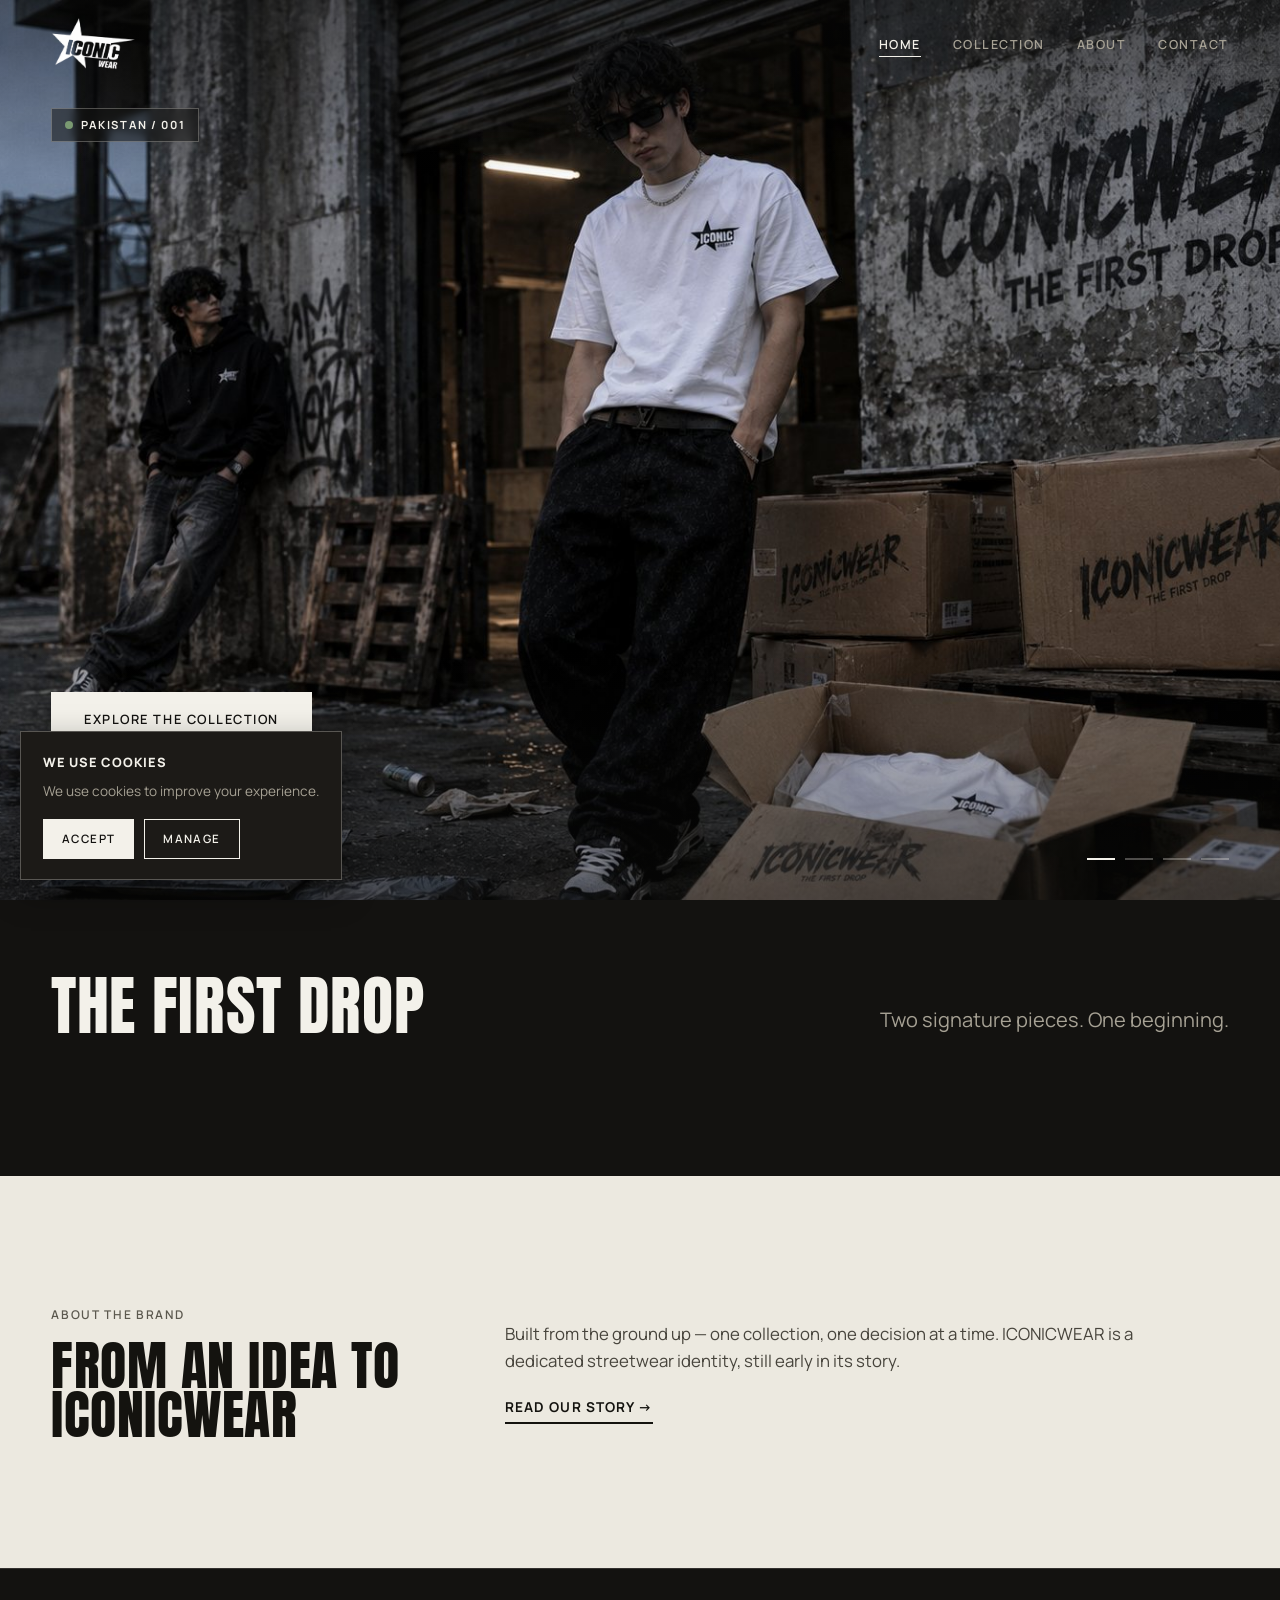
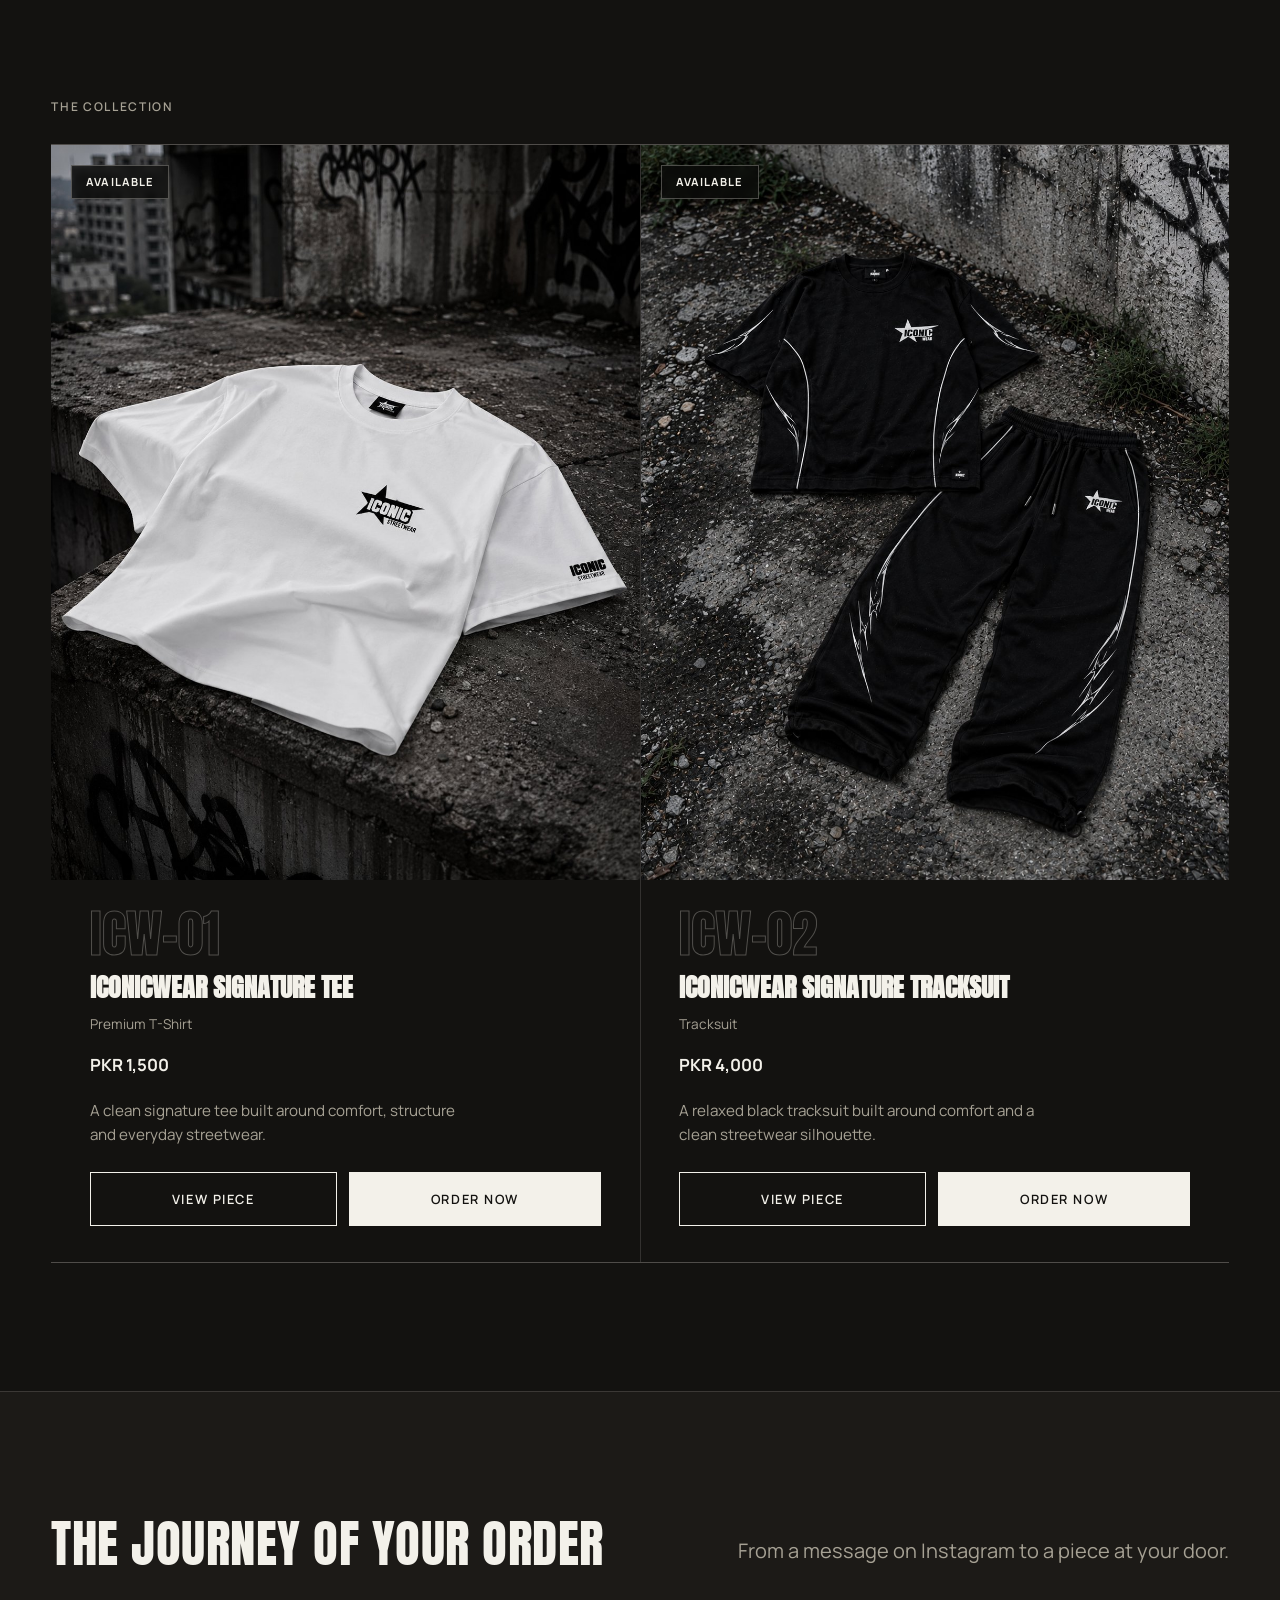
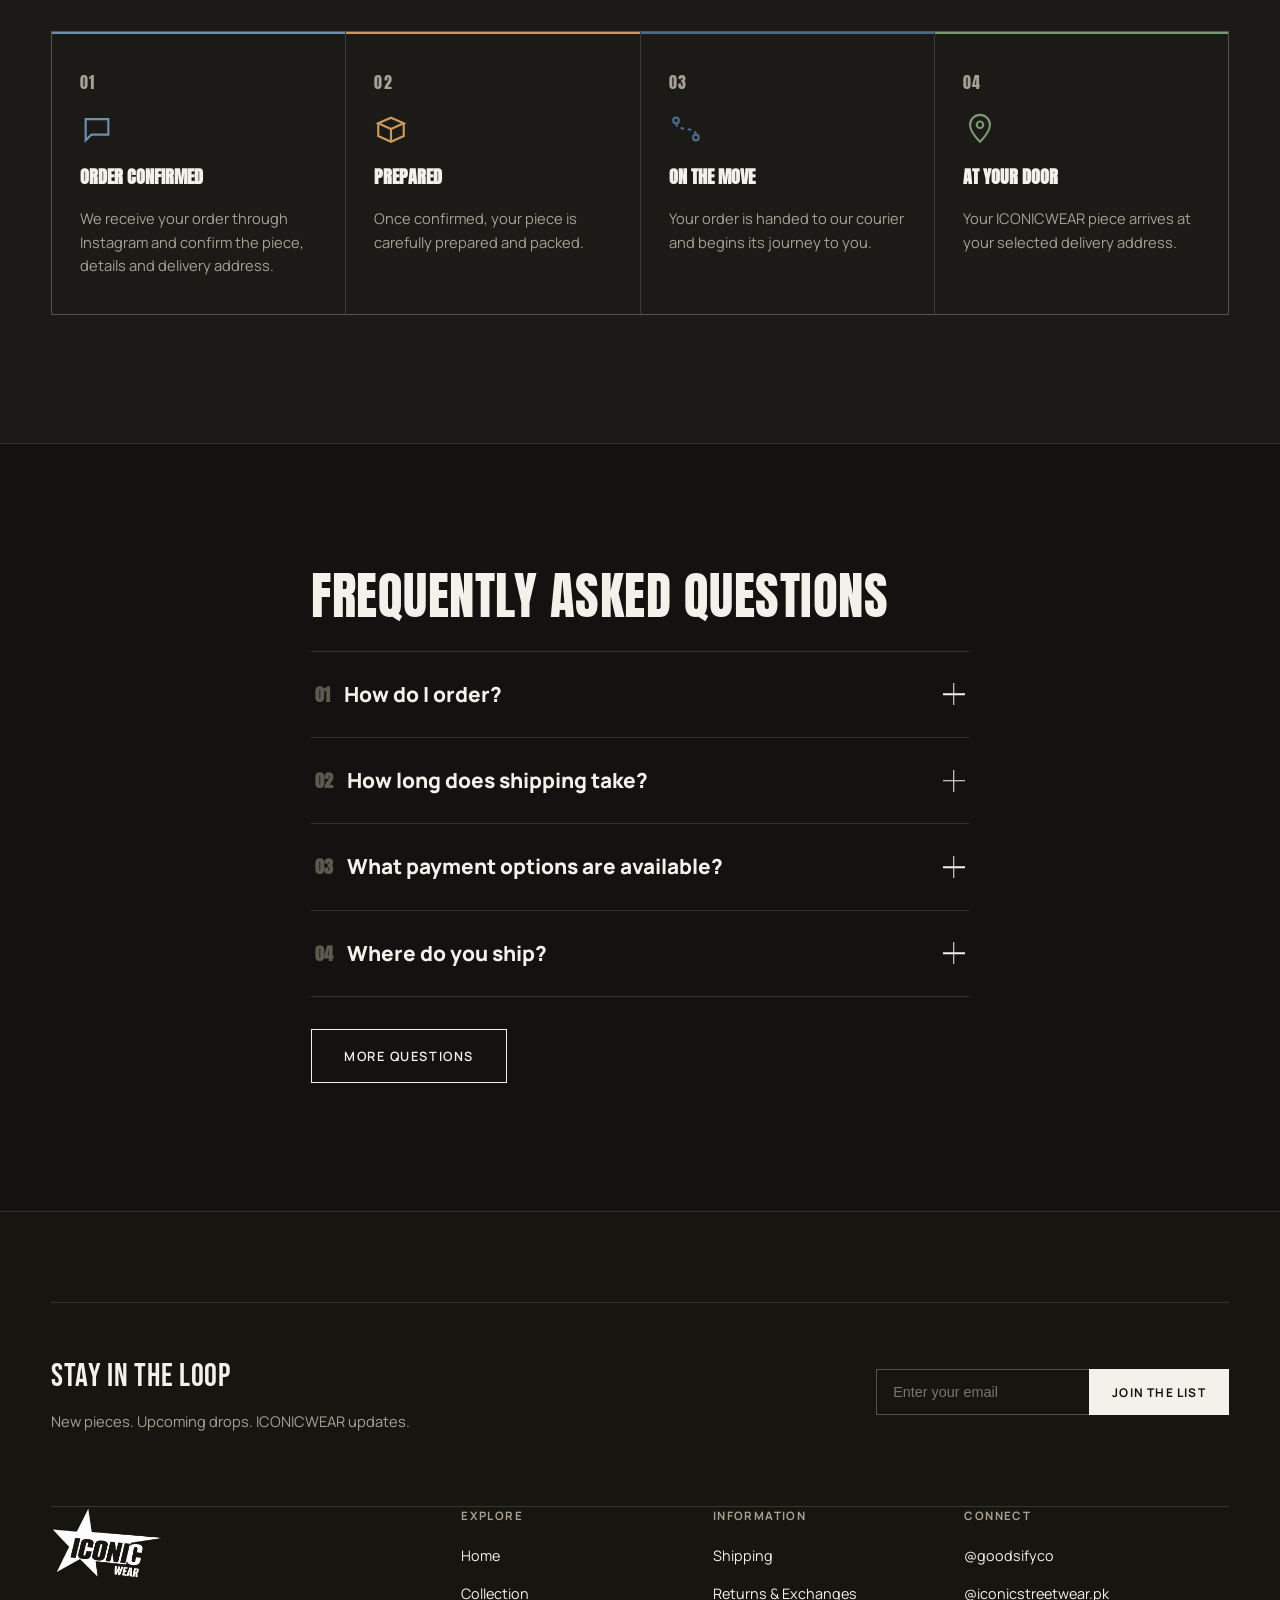
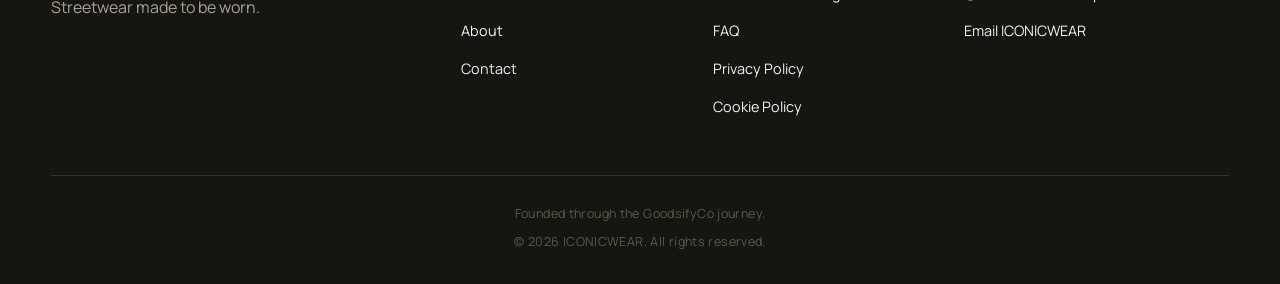
==== commit cfe9ddb0: "website finale" ====
--- a/index.html
+++ b/index.html
@@ -14,7 +14,7 @@
 
   <link rel="preconnect" href="https://fonts.googleapis.com">
   <link rel="preconnect" href="https://fonts.gstatic.com" crossorigin>
-  <link href="https://fonts.googleapis.com/css2?family=Anton&family=Archivo:wght@400;500;600;700&display=swap" rel="stylesheet">
+  <link href="https://fonts.googleapis.com/css2?family=Anton&family=Bebas+Neue&family=Manrope:wght@400;500;600;700;800&display=swap" rel="stylesheet">
 
   <link rel="stylesheet" href="css/style.css">
 </head>
@@ -23,9 +23,11 @@
   <nav class="site-nav" id="site-nav"></nav>
 
   <main>
+    <!-- 1. HERO -->
     <section class="hero" id="hero" aria-label="Campaign highlights"></section>
 
-    <section class="section" aria-labelledby="featured-heading">
+    <!-- 2. FIRST DROP (short intro) -->
+    <section class="section-tight" aria-labelledby="featured-heading">
       <div class="container">
         <div class="section-head reveal">
           <div>
@@ -34,23 +36,53 @@
           <p class="lede" id="featured-supporting"></p>
         </div>
       </div>
+    </section>
+
+    <!-- 3. BRAND STORY (off-white contrast section) -->
+    <section class="section section-offwhite section-border-top">
+      <div class="container home-story reveal">
+        <div>
+          <p class="eyebrow" id="story-eyebrow" style="margin-bottom:16px;"></p>
+          <h2 class="display" id="story-heading" style="font-size:clamp(2rem,4.2vw,3.4rem);"></h2>
+        </div>
+        <div>
+          <p class="prose" id="story-body"></p>
+          <a href="about.html" class="home-story-cta" id="story-cta"></a>
+        </div>
+      </div>
+    </section>
+
+    <!-- 4. PRODUCT SHOWCASE -->
+    <section class="section section-border-top">
       <div class="container">
+        <p class="eyebrow reveal" style="margin-bottom:28px;">The collection</p>
         <div class="product-grid" id="home-product-grid"></div>
       </div>
     </section>
 
+    <!-- 5. ORDER JOURNEY -->
     <section class="section section-charcoal section-border-top">
-      <div class="container two-col">
-        <div class="reveal">
-          <p class="eyebrow" style="margin-bottom:16px;">About the brand</p>
-          <h2 class="display" style="font-size:clamp(2rem,4vw,3.2rem);">Built from the ground up.</h2>
+      <div class="container">
+        <div class="section-head reveal">
+          <h2 class="display section-heading" id="journey-heading" style="font-size:clamp(2rem,4vw,3.2rem);"></h2>
+          <p class="lede" id="journey-supporting"></p>
         </div>
-        <div class="reveal">
-          <p class="prose" id="home-about-blurb"></p>
-          <a href="about.html" class="btn btn-outline" style="margin-top:28px;">Read the story</a>
-        </div>
+        <div class="process-grid reveal" id="journey-grid"></div>
       </div>
     </section>
+
+    <!-- 6. FAQ -->
+    <section class="section section-border-top">
+      <div class="container" style="max-width:760px;">
+        <div class="section-head reveal" style="margin-bottom:32px;">
+          <h2 class="display section-heading" id="home-faq-heading" style="font-size:clamp(2rem,4vw,3.2rem);"></h2>
+        </div>
+        <div class="faq-list reveal" id="home-faq-list"></div>
+        <p class="reveal" style="margin-top:32px;"><a href="faq.html" class="btn btn-outline">More questions</a></p>
+      </div>
+    </section>
+
+    <!-- 7. Newsletter + 8. Footer render together below -->
   </main>
 
   <footer class="site-footer" id="site-footer"></footer>
@@ -62,7 +94,29 @@
     document.addEventListener("DOMContentLoaded", () => {
       document.getElementById("featured-heading").textContent = CONTENT.featuredSection.heading;
       document.getElementById("featured-supporting").textContent = CONTENT.featuredSection.supporting;
-      document.getElementById("home-about-blurb").textContent = CONTENT.about.intro[0];
+
+      document.getElementById("story-eyebrow").textContent = CONTENT.homeStory.eyebrow;
+      document.getElementById("story-heading").textContent = CONTENT.homeStory.heading;
+      document.getElementById("story-body").textContent = CONTENT.homeStory.body;
+      const cta = document.getElementById("story-cta");
+      cta.textContent = CONTENT.homeStory.ctaLabel;
+      cta.href = CONTENT.homeStory.ctaHref;
+
+      document.getElementById("journey-heading").textContent = CONTENT.orderJourney.heading;
+      document.getElementById("journey-supporting").textContent = CONTENT.orderJourney.supporting;
+      document.getElementById("journey-grid").innerHTML = CONTENT.orderJourney.steps.map(step => `
+        <div class="process-step" data-color="${step.color}">
+          <span class="process-step-number">${step.step}</span>
+          <span class="process-icon process-icon--${step.color}">${ICONS[step.icon] || ICONS.box}</span>
+          <h3>${step.title}</h3>
+          <p>${step.body}</p>
+        </div>
+      `).join("");
+
+      document.getElementById("home-faq-heading").textContent = CONTENT.faq.heading;
+      renderFAQAccordion("home-faq-list", CONTENT.faq.items.slice(0, 4));
+
+      initScrollReveal();
     });
   </script>
 </body>
--- a/css/style.css
+++ b/css/style.css
@@ -5,26 +5,34 @@
    ============================================================ */
 
 :root {
-  /* Color */
-  --black: #0b0b0a;
-  --charcoal: #161512;
-  --charcoal-2: #1f1e1a;
+  /* Color — deep charcoal/off-black base, not pure black */
+  --black: #131210;
+  --charcoal: #1c1a17;
+  --charcoal-2: #242220;
   --white: #f3f1ea;
   --grey: #a6a194;
   --grey-dim: #5c594f;
   --off-white: #ece9e0;
   --off-white-text: #14130f;
+  --footer-bg: #17150f;
   --hairline: rgba(243, 241, 234, 0.14);
   --hairline-strong: rgba(243, 241, 234, 0.28);
 
+  /* Small, muted accent colors — used sparingly (Order Journey only) */
+  --accent-blue: #6f8fae;
+  --accent-amber: #c99a5b;
+  --accent-blue-dark: #4c6b8a;
+  --accent-green: #7a9a72;
+
   /* Type */
   --font-display: "Anton", "Archivo Black", Impact, sans-serif;
-  --font-body: "Archivo", "Helvetica Neue", Arial, sans-serif;
+  --font-accent: "Bebas Neue", "Anton", sans-serif;
+  --font-body: "Manrope", "Helvetica Neue", Arial, sans-serif;
 
   /* Layout */
   --max-width: 1440px;
   --gutter: clamp(20px, 4vw, 64px);
-  --nav-height: 76px;
+  --nav-height: 88px;
 
   /* Motion */
   --ease: cubic-bezier(0.22, 1, 0.36, 1);
@@ -167,8 +175,8 @@
 .nav-logo {
   display: flex;
   align-items: center;
-  height: clamp(30px, 4vw, 38px);
-  max-width: 190px;
+  height: clamp(42px, 5.5vw, 54px);
+  max-width: 240px;
 }
 .nav-logo img { height: 100%; width: auto; max-width: 100%; object-fit: contain; }
 .nav-logo .logo-fallback {
@@ -751,7 +759,7 @@
    FOOTER
    ============================================================ */
 .site-footer {
-  background: var(--black);
+  background: var(--footer-bg);
   border-top: 1px solid var(--hairline);
   padding: clamp(56px, 7vw, 96px) 0 32px;
 }
@@ -765,6 +773,7 @@
 
 .footer-brand .display { font-size: 1.8rem; margin-bottom: 14px; }
 .footer-brand p { color: var(--grey); max-width: 32ch; }
+#footer-logo.nav-logo { height: clamp(52px, 7vw, 72px); max-width: 280px; }
 
 .footer-col h4 {
   font-size: 0.72rem;
@@ -1222,3 +1231,151 @@
   color: var(--grey);
 }
 .size-guide-box p { color: var(--grey-dim); font-size: 0.85rem; }
+
+/* ============================================================
+   HERO — small Pakistan identity tag
+   ============================================================ */
+.hero-pakistan-tag {
+  position: absolute;
+  z-index: 3;
+  top: calc(var(--nav-height) + 20px);
+  left: var(--gutter);
+  font-family: var(--font-body);
+  font-weight: 700;
+  font-size: 0.7rem;
+  letter-spacing: 0.14em;
+  text-transform: uppercase;
+  color: var(--white);
+  background: rgba(19, 18, 16, 0.5);
+  backdrop-filter: blur(4px);
+  border: 1px solid var(--hairline-strong);
+  padding: 7px 13px;
+  display: inline-flex;
+  align-items: center;
+  gap: 8px;
+}
+.hero-pakistan-tag .flag-dot {
+  width: 8px;
+  height: 8px;
+  border-radius: 50%;
+  background: var(--accent-green);
+  flex-shrink: 0;
+}
+
+/* ============================================================
+   HOME STORY (off-white contrast section)
+   ============================================================ */
+.home-story {
+  display: grid;
+  grid-template-columns: 0.7fr 1.3fr;
+  gap: clamp(24px, 5vw, 72px);
+  align-items: center;
+}
+.home-story-cta {
+  margin-top: 22px;
+  display: inline-block;
+  font-weight: 700;
+  font-size: 0.85rem;
+  text-transform: uppercase;
+  letter-spacing: 0.08em;
+  border-bottom: 2px solid currentColor;
+  padding-bottom: 4px;
+}
+@media (max-width: 800px) {
+  .home-story { grid-template-columns: 1fr; }
+}
+
+/* ============================================================
+   ORDER JOURNEY — colored step accents (muted, not neon)
+   ============================================================ */
+.process-icon--blue { color: var(--accent-blue); }
+.process-icon--amber { color: var(--accent-amber); }
+.process-icon--blueDark { color: var(--accent-blue-dark); }
+.process-icon--green { color: var(--accent-green); }
+
+.process-step {
+  border-top: 2px solid transparent;
+}
+.process-step[data-color="blue"] { border-top-color: var(--accent-blue); }
+.process-step[data-color="amber"] { border-top-color: var(--accent-amber); }
+.process-step[data-color="blueDark"] { border-top-color: var(--accent-blue-dark); }
+.process-step[data-color="green"] { border-top-color: var(--accent-green); }
+
+/* ============================================================
+   TIMELINE — "planned" future milestone
+   ============================================================ */
+.timeline-item.is-planned {
+  border-top-style: dashed;
+}
+.timeline-item.is-planned .timeline-year { -webkit-text-stroke-color: var(--accent-amber); }
+.planned-tag {
+  display: inline-block;
+  font-size: 0.65rem;
+  font-weight: 700;
+  letter-spacing: 0.1em;
+  text-transform: uppercase;
+  color: var(--accent-amber);
+  border: 1px solid var(--accent-amber);
+  padding: 4px 10px;
+  margin-left: 12px;
+  vertical-align: middle;
+}
+
+/* ============================================================
+   FOUNDER — editorial layout (not a profile card)
+   ============================================================ */
+.founder-editorial {
+  display: grid;
+  grid-template-columns: 0.55fr 1.45fr;
+  gap: clamp(28px, 5vw, 64px);
+  align-items: start;
+}
+.founder-photo {
+  aspect-ratio: 3 / 4;
+  overflow: hidden;
+  background: var(--charcoal);
+  filter: grayscale(15%);
+}
+.founder-photo img,
+.founder-photo .placeholder { width: 100%; height: 100%; object-fit: cover; }
+
+@media (max-width: 800px) {
+  .founder-editorial { grid-template-columns: 1fr; }
+  .founder-photo { max-width: 320px; }
+}
+
+/* ============================================================
+   FAQ — numbered questions, distinct typography
+   ============================================================ */
+.faq-question {
+  font-family: var(--font-body);
+  font-weight: 800;
+  text-transform: none;
+  letter-spacing: 0;
+}
+.faq-number {
+  font-family: var(--font-display);
+  color: var(--grey-dim);
+  margin-right: 14px;
+  font-size: 0.85em;
+}
+.faq-answer p {
+  font-family: var(--font-body);
+  font-weight: 400;
+}
+
+/* ============================================================
+   NEWSLETTER + POPUP — distinct graphic display typography
+   ============================================================ */
+.newsletter-copy h3,
+.join-popup h3 {
+  font-family: var(--font-accent);
+  font-weight: 400;
+  letter-spacing: 0.02em;
+  font-size: 2rem;
+}
+
+/* ============================================================
+   HOME — Order Journey section wrapper spacing tweak
+   ============================================================ */
+.process-grid { margin-top: 8px; }
